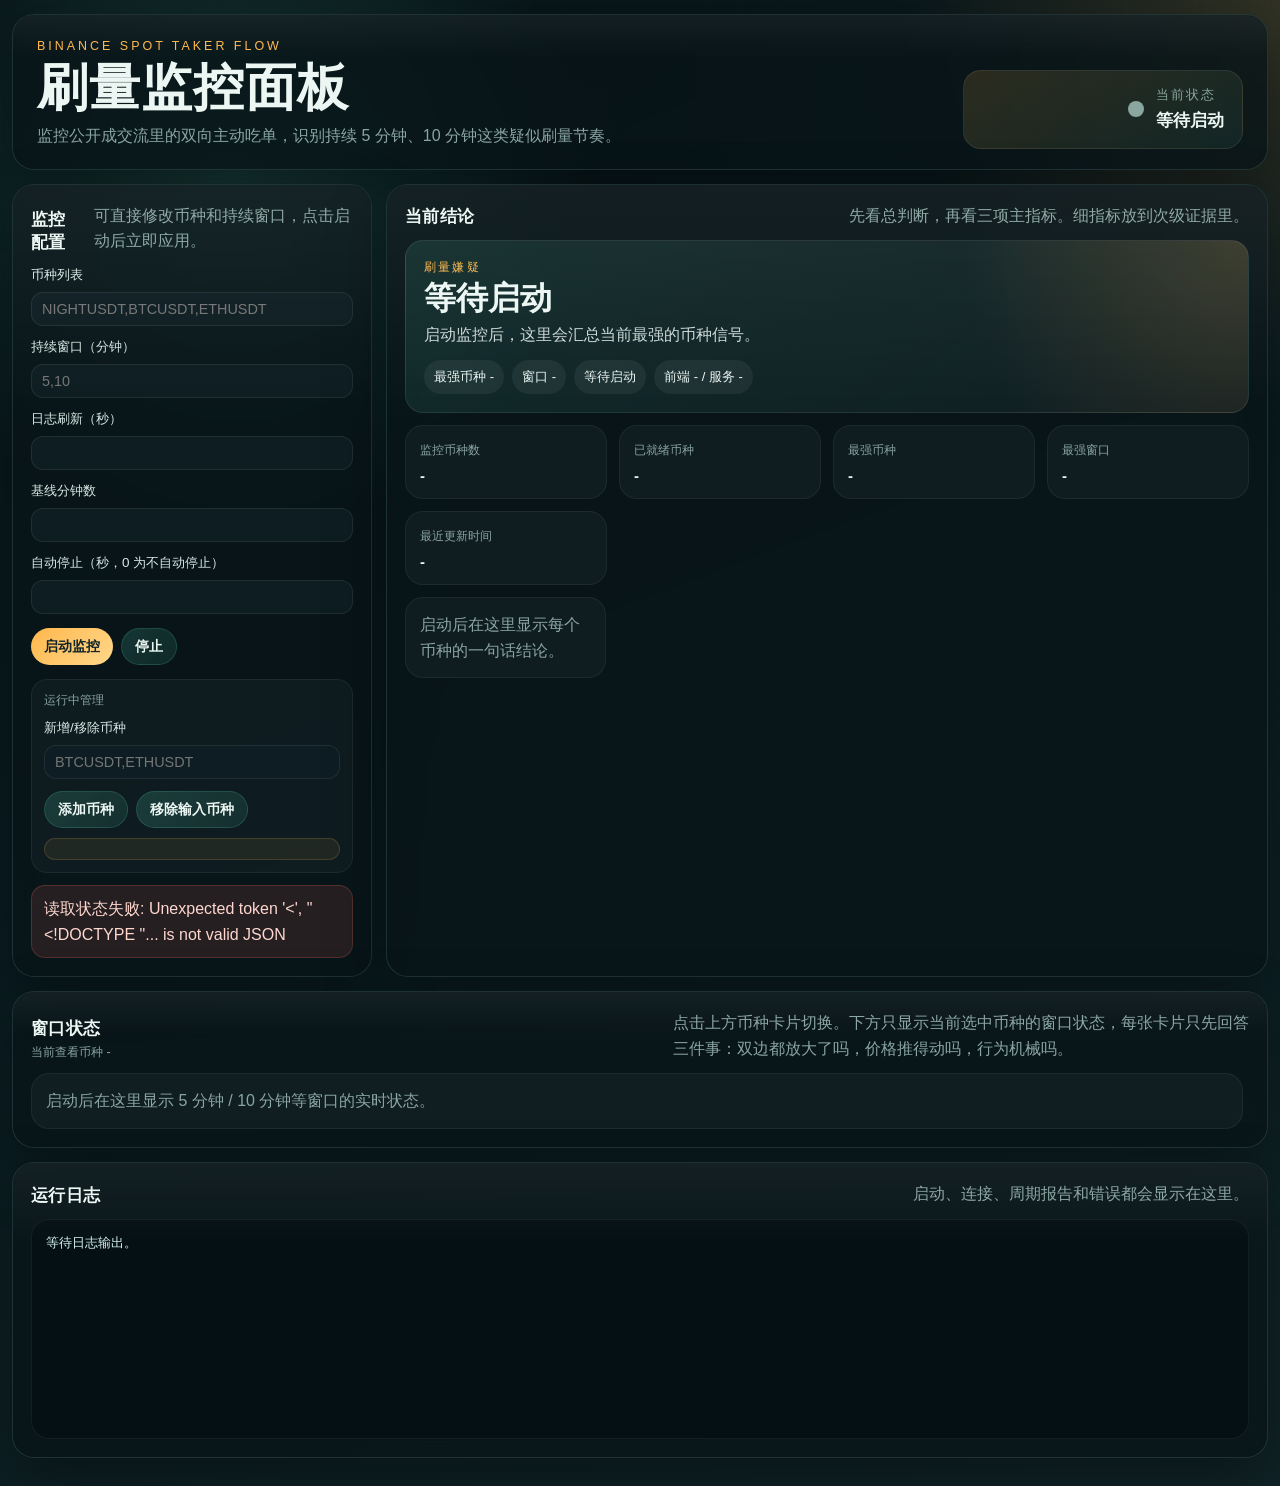
==== ui/index.html @ 70f64b28 "Initial commit" ====
<!DOCTYPE html>
<html lang="zh-CN">
<head>
  <meta charset="utf-8">
  <meta name="viewport" content="width=device-width, initial-scale=1">
  <title>币安刷量监控</title>
  <link rel="stylesheet" href="/ui/styles.css?v=20260324-14">
</head>
<body>
  <div class="page-shell">
    <header class="hero panel">
      <div>
        <p class="eyebrow">Binance Spot Taker Flow</p>
        <h1>刷量监控面板</h1>
        <p class="hero-copy">
          监控公开成交流里的双向主动吃单，识别持续 5 分钟、10 分钟这类疑似刷量节奏。
        </p>
      </div>
      <div class="hero-status">
        <div class="status-pulse" id="modeDot"></div>
        <div>
          <div class="status-label">当前状态</div>
          <div class="status-value" id="modeText">等待启动</div>
        </div>
      </div>
    </header>

    <main class="dashboard">
      <section class="panel control-panel">
        <div class="section-head">
          <h2>监控配置</h2>
          <p>可直接修改币种和持续窗口，点击启动后立即应用。</p>
        </div>

        <form id="configForm" class="config-grid">
          <label>
            <span>币种列表</span>
            <input type="text" id="symbols" name="symbols" placeholder="NIGHTUSDT,BTCUSDT,ETHUSDT" autocomplete="off">
          </label>

          <label>
            <span>持续窗口（分钟）</span>
            <input type="text" id="windowsMinutes" name="windows_minutes" placeholder="5,10" autocomplete="off">
          </label>

          <label>
            <span>日志刷新（秒）</span>
            <input type="number" id="reportInterval" name="report_interval" min="1" step="1">
          </label>

          <label>
            <span>基线分钟数</span>
            <input type="number" id="baselineMinutes" name="baseline_minutes" min="1" step="1">
          </label>

          <label>
            <span>自动停止（秒，0 为不自动停止）</span>
            <input type="number" id="runtimeSeconds" name="runtime_seconds" min="0" step="1">
          </label>

          <div class="action-row">
            <button type="submit" class="btn btn-primary" id="startButton">启动监控</button>
            <button type="button" class="btn btn-secondary" id="stopButton">停止</button>
          </div>
        </form>

        <div class="runtime-manage">
          <div class="summary-label">运行中管理</div>
          <label>
            <span>新增/移除币种</span>
            <input type="text" id="manageSymbols" placeholder="BTCUSDT,ETHUSDT" autocomplete="off">
          </label>
          <div class="action-row">
            <button type="button" class="btn btn-secondary" id="addButton">添加币种</button>
            <button type="button" class="btn btn-secondary" id="removeButton">移除输入币种</button>
          </div>
          <div class="confirm-bar" id="manageConfirmBar" hidden></div>
        </div>

        <div class="feedback" id="feedback">等待连接本地服务。</div>
      </section>

      <section class="panel summary-panel">
        <div class="section-head">
          <h2>当前结论</h2>
          <p>先看总判断，再看三项主指标。细指标放到次级证据里。</p>
        </div>
        <div class="headline-panel" id="headlinePanel">
          <div class="headline-kicker">刷量嫌疑</div>
          <h3 id="overallHeadline">等待启动</h3>
          <p id="overallSummary">启动监控后，这里会汇总当前最强的币种信号。</p>
          <div class="headline-meta">
            <span id="overallStrongestSymbol">最强币种 -</span>
            <span id="overallWindow">窗口 -</span>
            <span id="overallPhase">等待启动</span>
            <span id="versionInfo">前端 - / 服务 -</span>
          </div>
        </div>
        <div class="summary-grid compact">
          <article class="summary-card compact">
            <span class="summary-label">监控币种数</span>
            <strong id="summarySymbolCount">-</strong>
          </article>
          <article class="summary-card compact">
            <span class="summary-label">已就绪币种</span>
            <strong id="summaryReadyCount">-</strong>
          </article>
          <article class="summary-card compact">
            <span class="summary-label">最强币种</span>
            <strong id="summaryStrongestSymbol">-</strong>
          </article>
          <article class="summary-card compact">
            <span class="summary-label">最强窗口</span>
            <strong id="summaryStrongestWindow">-</strong>
          </article>
          <article class="summary-card compact">
            <span class="summary-label">最近更新时间</span>
            <strong id="summaryUpdatedAt">-</strong>
          </article>
        </div>
        <div class="scroll-region symbol-scroll-region">
          <div class="symbol-overview-grid" id="symbolOverviewGrid">
            <article class="empty-card">启动后在这里显示每个币种的一句话结论。</article>
          </div>
        </div>
      </section>

      <section class="panel windows-panel">
        <div class="section-head">
          <div class="section-title-wrap">
            <h2>窗口状态</h2>
            <div class="summary-label" id="selectedSymbolLabel">当前查看币种 -</div>
          </div>
          <p>点击上方币种卡片切换。下方只显示当前选中币种的窗口状态，每张卡片只先回答三件事：双边都放大了吗，价格推得动吗，行为机械吗。</p>
        </div>
        <div class="scroll-region window-scroll-region">
          <div class="window-grid" id="windowGrid">
            <article class="empty-card">启动后在这里显示 5 分钟 / 10 分钟等窗口的实时状态。</article>
          </div>
        </div>
      </section>

      <section class="panel logs-panel">
        <div class="section-head">
          <h2>运行日志</h2>
          <p>启动、连接、周期报告和错误都会显示在这里。</p>
        </div>
        <pre id="logOutput" class="log-output">等待日志输出。</pre>
      </section>
    </main>
  </div>

  <script src="/ui/app.js?v=20260324-14"></script>
</body>
</html>
---- ui/styles.css ----
:root {
  --bg: #071417;
  --bg-soft: #102327;
  --panel: rgba(8, 20, 24, 0.78);
  --panel-strong: rgba(14, 31, 36, 0.96);
  --line: rgba(132, 184, 176, 0.18);
  --text: #ecf7f3;
  --muted: #8aa6a0;
  --accent: #ffb84d;
  --accent-2: #54d6b7;
  --danger: #ff6f61;
  --warn: #ffd166;
  --ok: #6fe6a6;
  --normal: #7bc6d6;
  --shadow: 0 24px 60px rgba(0, 0, 0, 0.35);
  --font-head: "Bahnschrift", "Segoe UI Variable Display", sans-serif;
  --font-body: "Segoe UI Variable Text", "Microsoft YaHei UI", sans-serif;
  --font-mono: "Consolas", "Cascadia Mono", monospace;
}

* {
  box-sizing: border-box;
}

html, body {
  margin: 0;
  min-height: 100%;
  background:
    radial-gradient(circle at top right, rgba(255, 184, 77, 0.16), transparent 24rem),
    radial-gradient(circle at 18% 12%, rgba(84, 214, 183, 0.18), transparent 22rem),
    linear-gradient(160deg, #081417 0%, #091b20 45%, #102327 100%);
  color: var(--text);
  font-family: var(--font-body);
}

body::before {
  content: "";
  position: fixed;
  inset: 0;
  pointer-events: none;
  background-image:
    linear-gradient(rgba(255, 255, 255, 0.015) 1px, transparent 1px),
    linear-gradient(90deg, rgba(255, 255, 255, 0.015) 1px, transparent 1px);
  background-size: 2.2rem 2.2rem;
  mask-image: linear-gradient(to bottom, rgba(0, 0, 0, 0.55), transparent);
}

.page-shell {
  width: min(1400px, calc(100vw - 24px));
  margin: 14px auto 28px;
}

.panel {
  position: relative;
  border: 1px solid var(--line);
  border-radius: 22px;
  background: var(--panel);
  backdrop-filter: blur(16px);
  box-shadow: var(--shadow);
  overflow: hidden;
}

.panel::after {
  content: "";
  position: absolute;
  inset: 0;
  border-radius: inherit;
  pointer-events: none;
  background: linear-gradient(180deg, rgba(255, 255, 255, 0.05), transparent 28%);
}

.hero {
  display: grid;
  grid-template-columns: minmax(0, 1fr) 280px;
  gap: 18px;
  padding: 24px 24px 20px;
  margin-bottom: 14px;
}

.eyebrow {
  margin: 0 0 10px;
  color: var(--accent);
  text-transform: uppercase;
  letter-spacing: 0.24em;
  font-size: 0.78rem;
}

h1, h2 {
  margin: 0;
  font-family: var(--font-head);
  letter-spacing: 0.02em;
}

h1 {
  font-size: clamp(1.9rem, 4vw, 3.2rem);
  line-height: 0.98;
}

h2 {
  font-size: 1.05rem;
}

.hero-copy, .section-head p, .feedback, .empty-card {
  color: var(--muted);
  line-height: 1.6;
}

.hero-copy {
  margin: 10px 0 0;
  max-width: 48rem;
}

.hero-status {
  align-self: end;
  display: flex;
  gap: 12px;
  align-items: center;
  justify-content: flex-end;
  padding: 16px 18px;
  border-radius: 18px;
  background: linear-gradient(145deg, rgba(255, 184, 77, 0.14), rgba(84, 214, 183, 0.08));
  border: 1px solid rgba(255, 255, 255, 0.08);
}

.status-pulse {
  width: 16px;
  height: 16px;
  border-radius: 999px;
  background: var(--muted);
  box-shadow: 0 0 0 0 rgba(123, 198, 214, 0.5);
  animation: pulse 1.8s infinite;
}

.status-label {
  font-size: 0.8rem;
  color: var(--muted);
  text-transform: uppercase;
  letter-spacing: 0.16em;
}

.status-value {
  margin-top: 4px;
  font-size: 1.08rem;
  font-weight: 700;
}

.dashboard {
  display: grid;
  grid-template-columns: 360px minmax(0, 1fr);
  gap: 14px;
}

.control-panel,
.logs-panel {
  padding: 18px;
}

.summary-panel,
.windows-panel {
  padding: 18px;
}

.windows-panel,
.logs-panel {
  grid-column: 1 / -1;
}

.section-head {
  display: flex;
  justify-content: space-between;
  gap: 14px;
  align-items: end;
  margin-bottom: 12px;
}

.section-title-wrap {
  display: grid;
  gap: 4px;
}

.section-head p {
  margin: 0;
  max-width: 36rem;
}

.config-grid {
  display: grid;
  gap: 12px;
}

label {
  display: grid;
  gap: 8px;
}

label span {
  color: #d9ebe6;
  font-size: 0.84rem;
}

input {
  width: 100%;
  padding: 8px 10px;
  border-radius: 12px;
  border: 1px solid rgba(255, 255, 255, 0.08);
  background: var(--panel-strong);
  color: var(--text);
  font: inherit;
  font-size: 0.9rem;
  transition: border-color 160ms ease, transform 160ms ease, box-shadow 160ms ease;
}

input:focus {
  outline: none;
  border-color: rgba(255, 184, 77, 0.7);
  box-shadow: 0 0 0 4px rgba(255, 184, 77, 0.12);
  transform: translateY(-1px);
}

.action-row {
  display: flex;
  gap: 8px;
  margin-top: 2px;
  flex-wrap: wrap;
}

.btn {
  appearance: none;
  border: none;
  border-radius: 999px;
  padding: 8px 13px;
  font: inherit;
  font-size: 0.88rem;
  font-weight: 700;
  cursor: pointer;
  transition: transform 160ms ease, filter 160ms ease, opacity 160ms ease;
}

.btn:hover {
  transform: translateY(-1px);
  filter: brightness(1.06);
}

.btn:disabled {
  opacity: 0.5;
  cursor: not-allowed;
  transform: none;
}

.btn-primary {
  color: #102327;
  background: linear-gradient(135deg, var(--accent), #ffd78a);
}

.btn-secondary {
  color: var(--text);
  background: linear-gradient(135deg, rgba(84, 214, 183, 0.18), rgba(84, 214, 183, 0.1));
  border: 1px solid rgba(84, 214, 183, 0.18);
}

.feedback {
  margin-top: 12px;
  padding: 10px 12px;
  border-radius: 14px;
  background: rgba(255, 255, 255, 0.04);
  border: 1px solid rgba(255, 255, 255, 0.06);
}

.runtime-manage {
  display: grid;
  gap: 10px;
  margin-top: 14px;
  padding: 12px;
  border-radius: 16px;
  background: rgba(255, 255, 255, 0.03);
  border: 1px solid rgba(255, 255, 255, 0.06);
}

.confirm-bar {
  display: grid;
  gap: 8px;
  padding: 10px;
  border-radius: 14px;
  background: rgba(255, 184, 77, 0.08);
  border: 1px solid rgba(255, 184, 77, 0.16);
}

.confirm-text {
  color: var(--text);
  font-size: 0.92rem;
  line-height: 1.5;
}

.confirm-actions {
  display: flex;
  gap: 8px;
  flex-wrap: wrap;
}

.btn-confirm {
  color: #102327;
  background: linear-gradient(135deg, #ffd166, #ffb84d);
}

.btn-ghost {
  color: var(--text);
  background: rgba(255, 255, 255, 0.06);
  border: 1px solid rgba(255, 255, 255, 0.08);
}

.feedback.error {
  color: #ffd7cf;
  background: rgba(255, 111, 97, 0.12);
  border-color: rgba(255, 111, 97, 0.22);
}

.summary-grid,
.window-grid,
.symbol-overview-grid {
  display: grid;
  gap: 12px;
}

.scroll-region {
  overflow-y: auto;
  overflow-x: hidden;
  padding-right: 6px;
  scrollbar-width: thin;
  scrollbar-color: rgba(255, 184, 77, 0.35) rgba(255, 255, 255, 0.04);
}

.scroll-region::-webkit-scrollbar {
  width: 10px;
}

.scroll-region::-webkit-scrollbar-track {
  background: rgba(255, 255, 255, 0.04);
  border-radius: 999px;
}

.scroll-region::-webkit-scrollbar-thumb {
  background: rgba(255, 184, 77, 0.32);
  border-radius: 999px;
  border: 2px solid transparent;
  background-clip: padding-box;
}

.symbol-scroll-region {
  max-height: 360px;
}

.window-scroll-region {
  max-height: 620px;
}

.summary-grid {
  grid-template-columns: repeat(4, minmax(0, 1fr));
}

.summary-grid.compact {
  grid-template-columns: repeat(4, minmax(0, 1fr));
}

.symbol-overview-grid {
  grid-template-columns: repeat(4, minmax(0, 1fr));
  margin-top: 12px;
}

.headline-panel {
  margin-bottom: 12px;
  padding: 18px;
  border-radius: 18px;
  background:
    radial-gradient(circle at top right, rgba(255, 184, 77, 0.15), transparent 18rem),
    linear-gradient(145deg, rgba(84, 214, 183, 0.12), rgba(255, 255, 255, 0.04));
  border: 1px solid rgba(255, 255, 255, 0.08);
}

.headline-kicker {
  color: var(--accent);
  text-transform: uppercase;
  letter-spacing: 0.18em;
  font-size: 0.76rem;
}

.headline-panel h3 {
  margin: 6px 0 8px;
  font-family: var(--font-head);
  font-size: clamp(1.5rem, 2.5vw, 2.2rem);
  line-height: 1;
}

.headline-panel p {
  margin: 0;
  max-width: 46rem;
  color: var(--text);
  opacity: 0.86;
  line-height: 1.6;
}

.headline-meta {
  display: flex;
  flex-wrap: wrap;
  gap: 8px;
  margin-top: 12px;
}

.headline-meta span {
  padding: 8px 10px;
  border-radius: 999px;
  background: rgba(255, 255, 255, 0.06);
  color: var(--text);
  font-size: 0.82rem;
}

.headline-panel[data-level="warming"] {
  border-color: rgba(255, 209, 102, 0.22);
}

.headline-panel[data-level="low"] {
  border-color: rgba(123, 198, 214, 0.22);
}

.headline-panel[data-level="active"] {
  border-color: rgba(111, 230, 166, 0.22);
}

.headline-panel[data-level="watch"] {
  border-color: rgba(255, 184, 77, 0.26);
}

.headline-panel[data-level="high"] {
  border-color: rgba(255, 111, 97, 0.26);
}

.summary-card,
.window-card,
.empty-card {
  border-radius: 18px;
  padding: 14px;
  background: rgba(255, 255, 255, 0.035);
  border: 1px solid rgba(255, 255, 255, 0.06);
}

.symbol-overview-card {
  border-radius: 16px;
  padding: 12px;
  background: rgba(255, 255, 255, 0.035);
  border: 1px solid rgba(255, 255, 255, 0.06);
  cursor: pointer;
  transition: transform 160ms ease, border-color 160ms ease, background 160ms ease;
}

.symbol-overview-card:hover {
  transform: translateY(-1px);
  border-color: rgba(255, 184, 77, 0.18);
}

.symbol-overview-card[data-selected="true"] {
  border-color: rgba(255, 184, 77, 0.34);
  background:
    radial-gradient(circle at top right, rgba(255, 184, 77, 0.12), transparent 12rem),
    rgba(255, 255, 255, 0.045);
}

.symbol-overview-card h3 {
  margin: 6px 0 4px;
  font-family: var(--font-head);
  font-size: 1rem;
}

.symbol-overview-card p {
  margin: 0;
  color: var(--muted);
  line-height: 1.55;
}

.symbol-card-head {
  display: flex;
  justify-content: space-between;
  gap: 12px;
  align-items: start;
}

.symbol-remove {
  padding: 6px 9px;
  border-radius: 999px;
  border: 1px solid rgba(255, 111, 97, 0.28);
  background: rgba(255, 111, 97, 0.08);
  color: #ffd7cf;
  cursor: pointer;
  font: inherit;
  font-size: 0.82rem;
  position: relative;
  z-index: 2;
}

.symbol-actions {
  display: flex;
  gap: 8px;
  flex-wrap: wrap;
  justify-content: flex-end;
}

.summary-card.compact strong {
  font-size: 0.94rem;
}

.summary-card strong {
  display: block;
  margin-top: 8px;
  font-family: var(--font-head);
  font-size: 1.05rem;
}

.summary-label,
.metric-label,
.window-meta {
  color: var(--muted);
  font-size: 0.78rem;
}

.window-grid {
  grid-template-columns: repeat(3, minmax(0, 1fr));
  align-items: start;
}

.window-grid > .empty-card {
  grid-column: 1 / -1;
}

.window-card {
  display: grid;
  gap: 10px;
  transform: none;
  opacity: 1;
}

.window-card header {
  display: flex;
  justify-content: space-between;
  gap: 10px;
  align-items: start;
}

.window-title-wrap {
  display: grid;
  gap: 4px;
}

.window-symbol {
  display: inline-flex;
  width: fit-content;
  padding: 6px 8px;
  border-radius: 999px;
  background: rgba(255, 255, 255, 0.05);
  color: var(--text);
  font-size: 0.76rem;
}

.window-card h3 {
  margin: 0;
  font-family: var(--font-head);
  font-size: 1.08rem;
}

.window-summary {
  margin: 0;
  color: var(--text);
  line-height: 1.55;
}

.axis-grid {
  display: grid;
  grid-template-columns: repeat(3, minmax(0, 1fr));
  gap: 8px;
}

.axis-card {
  padding: 10px;
  border-radius: 14px;
  background: rgba(0, 0, 0, 0.16);
  border: 1px solid rgba(255, 255, 255, 0.06);
}

.axis-card strong {
  display: block;
  margin-top: 6px;
  font-family: var(--font-head);
  font-size: 0.92rem;
}

.axis-card p {
  margin: 6px 0 0;
  color: var(--muted);
  font-size: 0.8rem;
  line-height: 1.45;
}

.axis-card[data-axis-status="positive"] {
  border-color: rgba(111, 230, 166, 0.3);
}

.axis-card[data-axis-status="neutral"] {
  border-color: rgba(255, 184, 77, 0.26);
}

.axis-card[data-axis-status="negative"] {
  border-color: rgba(123, 198, 214, 0.18);
}

.axis-card[data-axis-status="warming"] {
  border-color: rgba(255, 209, 102, 0.26);
}

.evidence-strip {
  display: flex;
  flex-wrap: wrap;
  gap: 8px;
}

.evidence-chip {
  padding: 7px 10px;
  border-radius: 999px;
  background: rgba(255, 255, 255, 0.05);
  color: var(--text);
  font-size: 0.8rem;
}

.details-box {
  border-radius: 14px;
  background: rgba(255, 255, 255, 0.03);
  border: 1px solid rgba(255, 255, 255, 0.06);
  overflow: hidden;
}

.details-box summary {
  cursor: pointer;
  list-style: none;
  padding: 10px 12px;
  color: var(--muted);
  font-size: 0.84rem;
}

.details-box summary::-webkit-details-marker {
  display: none;
}

.details-grid {
  display: grid;
  grid-template-columns: repeat(2, minmax(0, 1fr));
  gap: 8px;
  padding: 0 12px 12px;
}

.state-chip {
  padding: 6px 9px;
  border-radius: 999px;
  font-size: 0.7rem;
  font-weight: 700;
  letter-spacing: 0.12em;
  text-transform: uppercase;
  border: 1px solid currentColor;
}

.window-card[data-level="warming"] .state-chip {
  color: var(--warn);
}

.window-card[data-level="low"] .state-chip {
  color: var(--normal);
}

.window-card[data-level="active"] .state-chip {
  color: var(--ok);
}

.window-card[data-level="watch"] .state-chip {
  color: var(--accent);
}

.window-card[data-level="high"] .state-chip {
  color: var(--danger);
}

.score-band {
  position: relative;
  height: 10px;
  border-radius: 999px;
  overflow: hidden;
  background: rgba(255, 255, 255, 0.08);
}

.score-band span {
  display: block;
  height: 100%;
  border-radius: inherit;
  background: linear-gradient(90deg, #54d6b7, #ffb84d 56%, #ff6f61);
}

.metrics-grid {
  display: grid;
  grid-template-columns: repeat(2, minmax(0, 1fr));
  gap: 12px;
}

.metric {
  padding: 9px;
  border-radius: 12px;
  background: rgba(0, 0, 0, 0.14);
}

.metric strong {
  display: block;
  margin-top: 4px;
  font-family: var(--font-head);
  font-size: 0.92rem;
}

.warmup-wrap {
  display: grid;
  gap: 6px;
}

.warmup-bar {
  height: 8px;
  border-radius: 999px;
  background: rgba(255, 255, 255, 0.08);
  overflow: hidden;
}

.warmup-bar span {
  display: block;
  height: 100%;
  background: linear-gradient(90deg, #ffd166, #ffb84d);
}

.log-output {
  margin: 0;
  min-height: 220px;
  max-height: 340px;
  overflow: auto;
  padding: 14px;
  border-radius: 18px;
  background: #051014;
  border: 1px solid rgba(255, 255, 255, 0.06);
  color: #d6f4ee;
  font-family: var(--font-mono);
  font-size: 0.84rem;
  line-height: 1.45;
  white-space: pre-wrap;
}

body[data-mode="idle"] .status-pulse,
body[data-mode="stopped"] .status-pulse {
  background: var(--muted);
}

body[data-mode="starting"] .status-pulse,
body[data-mode="stopping"] .status-pulse {
  background: var(--warn);
}

body[data-mode="running"] .status-pulse {
  background: var(--ok);
}

body[data-mode="error"] .status-pulse {
  background: var(--danger);
}

@keyframes pulse {
  0% {
    box-shadow: 0 0 0 0 rgba(255, 184, 77, 0.45);
  }
  70% {
    box-shadow: 0 0 0 14px rgba(255, 184, 77, 0);
  }
  100% {
    box-shadow: 0 0 0 0 rgba(255, 184, 77, 0);
  }
}

@media (max-width: 1100px) {
  .dashboard {
    grid-template-columns: 1fr;
  }

  .summary-grid,
  .summary-grid.compact {
    grid-template-columns: repeat(2, minmax(0, 1fr));
  }

  .symbol-overview-grid {
    grid-template-columns: repeat(2, minmax(0, 1fr));
  }

  .window-grid {
    grid-template-columns: repeat(2, minmax(0, 1fr));
  }
}

@media (max-width: 760px) {
  .page-shell {
    width: min(100vw - 20px, 100%);
    margin: 10px auto 24px;
  }

  .hero {
    grid-template-columns: 1fr;
    padding: 22px;
  }

  .hero-status,
  .section-head {
    align-items: start;
  }

  .summary-grid,
  .metrics-grid,
  .axis-grid,
  .details-grid,
  .summary-grid.compact,
  .symbol-overview-grid {
    grid-template-columns: 1fr;
  }

  .window-grid {
    grid-template-columns: 1fr;
  }

  .action-row {
    flex-direction: column;
  }
}
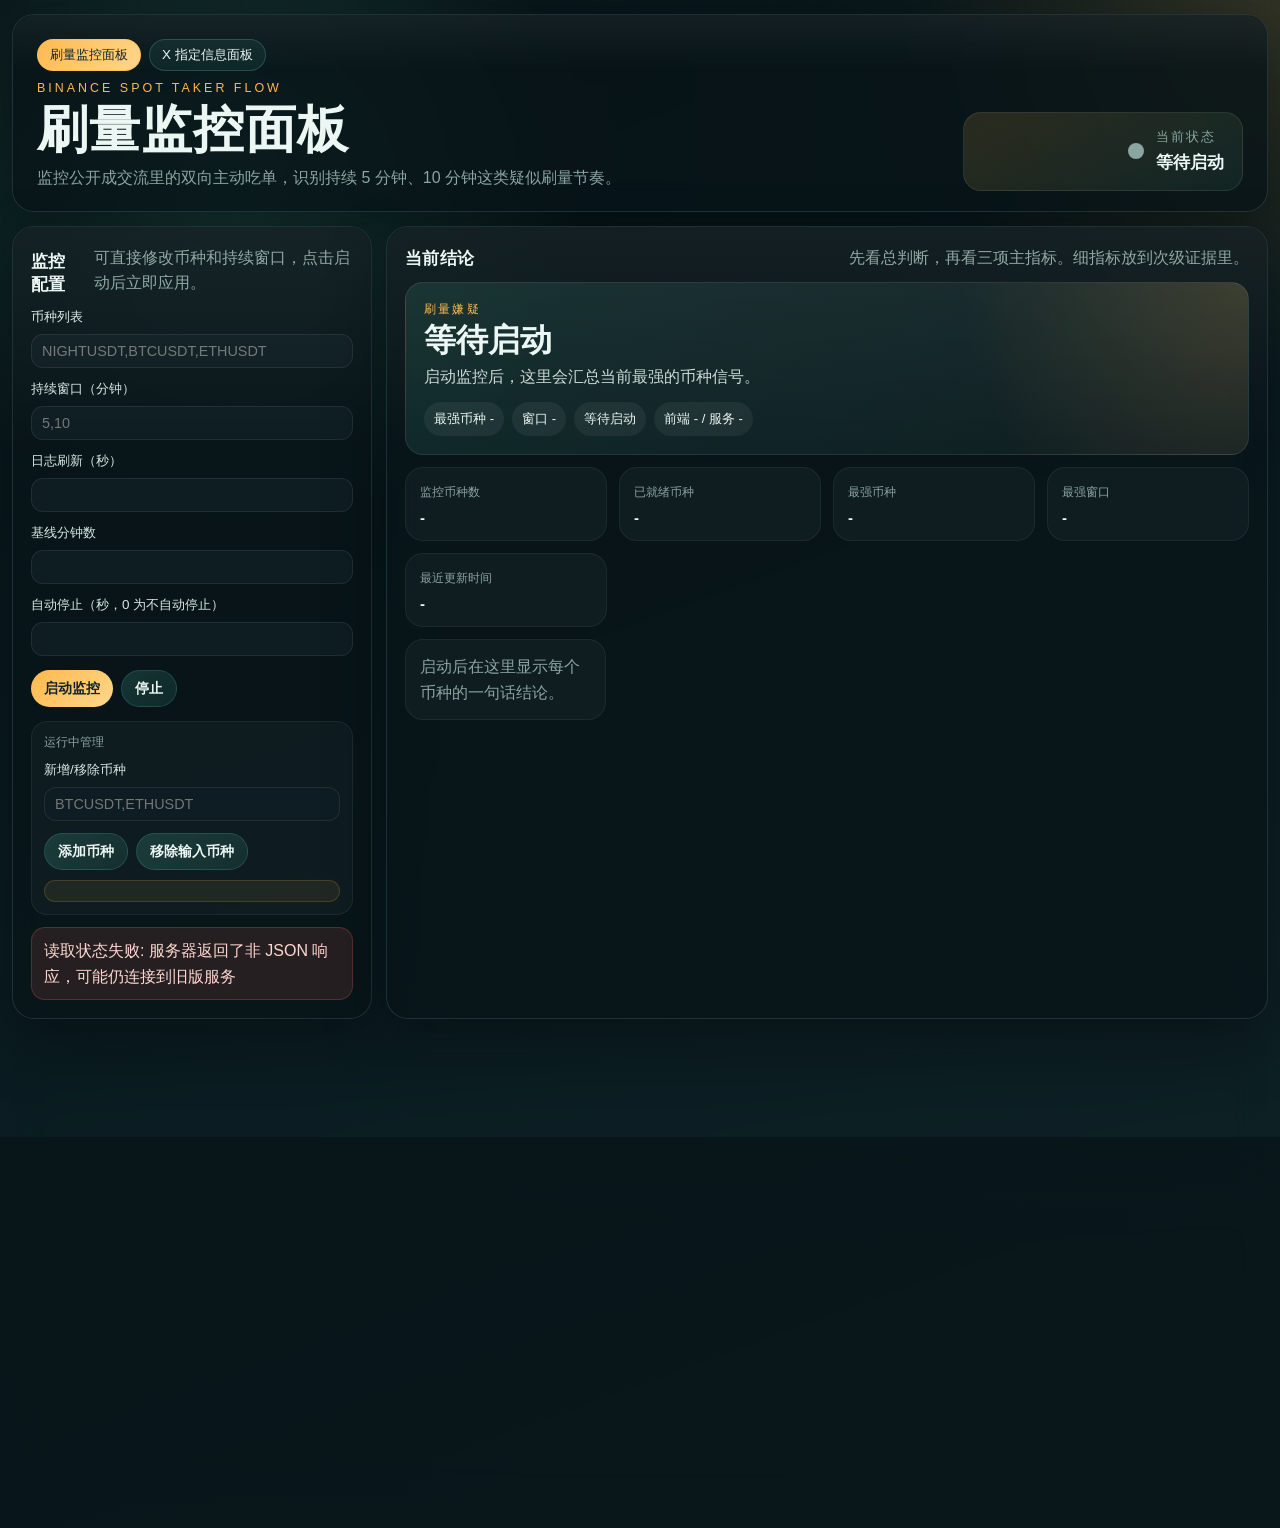
==== commit c11e809a: "feat: ship intel briefing platform and release workflow" ====
--- a/ui/index.html
+++ b/ui/index.html
@@ -4,12 +4,16 @@
   <meta charset="utf-8">
   <meta name="viewport" content="width=device-width, initial-scale=1">
   <title>币安刷量监控</title>
-  <link rel="stylesheet" href="/ui/styles.css?v=20260324-14">
+  <link rel="stylesheet" href="/ui/styles.css?v=20260326-19">
 </head>
 <body>
   <div class="page-shell">
     <header class="hero panel">
       <div>
+        <div class="page-switch">
+          <a class="switch-link active" href="/">刷量监控面板</a>
+          <a class="switch-link" href="/x">X 指定信息面板</a>
+        </div>
         <p class="eyebrow">Binance Spot Taker Flow</p>
         <h1>刷量监控面板</h1>
         <p class="hero-copy">
@@ -150,6 +154,6 @@
     </main>
   </div>
 
-  <script src="/ui/app.js?v=20260324-14"></script>
+  <script type="module" src="/ui/js/monitor/index.js?v=20260326-19"></script>
 </body>
 </html>
--- a/ui/styles.css
+++ b/ui/styles.css
@@ -25,6 +25,7 @@
 html, body {
   margin: 0;
   min-height: 100%;
+  overflow-x: hidden;
   background:
     radial-gradient(circle at top right, rgba(255, 184, 77, 0.16), transparent 24rem),
     radial-gradient(circle at 18% 12%, rgba(84, 214, 183, 0.18), transparent 22rem),
@@ -46,7 +47,9 @@
 }
 
 .page-shell {
-  width: min(1400px, calc(100vw - 24px));
+  width: 100%;
+  max-width: 1400px;
+  padding: 0 12px;
   margin: 14px auto 28px;
 }
 
@@ -110,6 +113,32 @@
   max-width: 48rem;
 }
 
+.page-switch {
+  display: flex;
+  gap: 8px;
+  margin-bottom: 10px;
+  flex-wrap: wrap;
+}
+
+.switch-link {
+  display: inline-flex;
+  align-items: center;
+  gap: 6px;
+  padding: 6px 12px;
+  border-radius: 999px;
+  border: 1px solid rgba(84, 214, 183, 0.24);
+  color: var(--text);
+  text-decoration: none;
+  background: rgba(84, 214, 183, 0.08);
+  font-size: 0.84rem;
+}
+
+.switch-link.active {
+  color: #102327;
+  background: linear-gradient(135deg, var(--accent), #ffd78a);
+  border-color: rgba(255, 184, 77, 0.6);
+}
+
 .hero-status {
   align-self: end;
   display: flex;
@@ -150,6 +179,256 @@
   gap: 14px;
 }
 
+.x-dashboard {
+  display: grid;
+  grid-template-columns: 360px minmax(0, 1fr);
+  gap: 14px;
+}
+
+.intel-layout {
+  margin-bottom: 14px;
+}
+
+.intel-page .hero {
+  margin-bottom: 14px;
+}
+
+.intel-strategy-panel {
+  padding: 18px;
+  margin-bottom: 14px;
+}
+
+.intel-strategy-grid {
+  display: grid;
+  grid-template-columns: repeat(auto-fit, minmax(220px, 1fr));
+  gap: 12px;
+}
+
+.intel-date-picker {
+  display: grid;
+  gap: 6px;
+  min-width: 180px;
+}
+
+.intel-date-picker span {
+  color: var(--muted);
+  font-size: 0.78rem;
+  text-transform: uppercase;
+  letter-spacing: 0.14em;
+}
+
+.intel-strategy-card {
+  appearance: none;
+  width: 100%;
+  text-align: left;
+  color: inherit;
+  cursor: pointer;
+  font: inherit;
+  padding: 14px;
+  border-radius: 18px;
+  background:
+    radial-gradient(circle at top right, rgba(255, 184, 77, 0.12), transparent 12rem),
+    rgba(255, 255, 255, 0.035);
+  border: 1px solid rgba(255, 255, 255, 0.06);
+  transition: transform 160ms ease, border-color 160ms ease, background 160ms ease, box-shadow 160ms ease;
+}
+
+.intel-strategy-card:hover {
+  transform: translateY(-1px);
+  border-color: rgba(255, 184, 77, 0.18);
+}
+
+.intel-strategy-card[data-active="true"] {
+  border-color: rgba(255, 184, 77, 0.34);
+  background:
+    radial-gradient(circle at top right, rgba(255, 184, 77, 0.2), transparent 12rem),
+    linear-gradient(145deg, rgba(84, 214, 183, 0.1), rgba(255, 255, 255, 0.05));
+  box-shadow: 0 18px 34px rgba(0, 0, 0, 0.16);
+}
+
+.intel-strategy-card-head {
+  display: flex;
+  justify-content: space-between;
+  gap: 10px;
+  align-items: center;
+}
+
+.intel-strategy-count {
+  padding: 6px 10px;
+  border-radius: 999px;
+  background: rgba(255, 255, 255, 0.06);
+  color: var(--text);
+  font-size: 0.78rem;
+}
+
+.intel-strategy-kicker {
+  color: var(--accent);
+  text-transform: uppercase;
+  letter-spacing: 0.18em;
+  font-size: 0.72rem;
+}
+
+.intel-strategy-card h3 {
+  margin: 8px 0 6px;
+  font-family: var(--font-head);
+  font-size: 1rem;
+}
+
+.intel-strategy-card p {
+  margin: 0;
+  color: var(--muted);
+  line-height: 1.55;
+  font-size: 0.84rem;
+}
+
+.x-dashboard .logs-panel {
+  grid-column: 1 / -1;
+}
+
+.x-focused-list {
+  display: grid;
+  gap: 12px;
+}
+
+.intel-focus-panel,
+.intel-digest-panel {
+  padding: 18px;
+  margin-bottom: 14px;
+}
+
+.intel-lane-diagnostics {
+  display: grid;
+  gap: 8px;
+  margin-bottom: 12px;
+  padding: 12px 14px;
+  border-radius: 16px;
+  background: linear-gradient(145deg, rgba(84, 214, 183, 0.08), rgba(255, 184, 77, 0.05));
+  border: 1px solid rgba(255, 255, 255, 0.06);
+}
+
+.intel-item-card {
+  border-radius: 18px;
+  padding: 16px;
+  background:
+    radial-gradient(circle at top right, rgba(255, 184, 77, 0.08), transparent 16rem),
+    rgba(255, 255, 255, 0.035);
+  border: 1px solid rgba(255, 255, 255, 0.06);
+  display: grid;
+  gap: 12px;
+}
+
+.intel-item-head {
+  display: flex;
+  justify-content: space-between;
+  gap: 12px;
+  align-items: start;
+}
+
+.intel-item-head h3 {
+  margin: 6px 0 0;
+  font-family: var(--font-head);
+  font-size: 1.05rem;
+}
+
+.intel-item-links {
+  display: flex;
+  gap: 8px;
+  flex-wrap: wrap;
+  justify-content: flex-end;
+}
+
+.intel-item-summary {
+  font-size: 0.95rem;
+}
+
+.intel-item-decision {
+  display: grid;
+  gap: 8px;
+  padding: 12px;
+  border-radius: 14px;
+  background: rgba(255, 255, 255, 0.03);
+  border: 1px solid rgba(255, 255, 255, 0.06);
+}
+
+.intel-item-decision-label {
+  color: var(--muted);
+  font-size: 0.76rem;
+  text-transform: uppercase;
+  letter-spacing: 0.16em;
+}
+
+.intel-item-details {
+  margin-top: 2px;
+}
+
+.intel-item-detail-strip {
+  padding: 0 12px 12px;
+}
+
+.intel-config-panel {
+  align-self: start;
+}
+
+.intel-config-toggle {
+  white-space: nowrap;
+}
+
+.intel-config-body {
+  display: grid;
+  gap: 14px;
+}
+
+.intel-config-collapsed-copy {
+  padding: 12px 14px;
+  border-radius: 16px;
+  color: var(--muted);
+  background: rgba(255, 255, 255, 0.03);
+  border: 1px dashed rgba(255, 255, 255, 0.12);
+}
+
+.intel-layout[data-config-collapsed="true"] {
+  grid-template-columns: 92px minmax(0, 1fr);
+}
+
+.intel-layout[data-config-collapsed="true"] .intel-config-panel {
+  padding: 18px 14px;
+}
+
+.intel-layout[data-config-collapsed="true"] .intel-config-panel .section-head {
+  flex-direction: column;
+  align-items: stretch;
+  margin-bottom: 0;
+}
+
+.intel-layout[data-config-collapsed="true"] .intel-config-panel .section-title-wrap p {
+  display: none;
+}
+
+.intel-layout[data-config-collapsed="true"] .intel-config-toggle {
+  padding-left: 10px;
+  padding-right: 10px;
+}
+
+.intel-ops-panel .summary-grid.compact {
+  margin-bottom: 4px;
+}
+
+.intel-digest-output {
+  min-height: 220px;
+  max-height: 360px;
+}
+
+.intel-digest-output a {
+  color: #7df0ca;
+  text-decoration: none;
+  border-bottom: 1px solid rgba(125, 240, 202, 0.45);
+}
+
+.intel-digest-output a:hover {
+  color: #ffd78a;
+  border-bottom-color: rgba(255, 215, 138, 0.75);
+}
+
 .control-panel,
 .logs-panel {
   padding: 18px;
@@ -198,7 +477,8 @@
   font-size: 0.84rem;
 }
 
-input {
+input,
+select {
   width: 100%;
   padding: 8px 10px;
   border-radius: 12px;
@@ -210,7 +490,8 @@
   transition: border-color 160ms ease, transform 160ms ease, box-shadow 160ms ease;
 }
 
-input:focus {
+input:focus,
+select:focus {
   outline: none;
   border-color: rgba(255, 184, 77, 0.7);
   box-shadow: 0 0 0 4px rgba(255, 184, 77, 0.12);
@@ -276,6 +557,77 @@
   border: 1px solid rgba(255, 255, 255, 0.06);
 }
 
+.intel-observability-list {
+  display: grid;
+  gap: 8px;
+}
+
+.intel-observability-item {
+  display: grid;
+  gap: 8px;
+  padding: 12px;
+  border-radius: 14px;
+  background: rgba(255, 255, 255, 0.035);
+  border: 1px solid rgba(255, 255, 255, 0.06);
+}
+
+.intel-observability-item-head {
+  display: flex;
+  align-items: flex-start;
+  justify-content: space-between;
+  gap: 10px;
+}
+
+.intel-observability-item p,
+.intel-observability-hint {
+  margin: 0;
+  color: var(--muted);
+  line-height: 1.5;
+}
+
+.intel-observability-badge {
+  display: inline-flex;
+  align-items: center;
+  padding: 6px 10px;
+  border-radius: 999px;
+  font-size: 0.76rem;
+  white-space: nowrap;
+  background: rgba(255, 255, 255, 0.06);
+}
+
+.intel-observability-item[data-severity="critical"] {
+  border-color: rgba(255, 111, 97, 0.28);
+  background: rgba(255, 111, 97, 0.08);
+}
+
+.intel-observability-item[data-severity="warn"] {
+  border-color: rgba(255, 184, 77, 0.24);
+  background: rgba(255, 184, 77, 0.08);
+}
+
+.intel-observability-item[data-severity="ok"] {
+  border-color: rgba(84, 214, 183, 0.22);
+  background: rgba(84, 214, 183, 0.08);
+}
+
+.intel-observability-badge[data-severity="critical"],
+.intel-observability-chip[data-severity="critical"] {
+  background: rgba(255, 111, 97, 0.18);
+  border: 1px solid rgba(255, 111, 97, 0.28);
+}
+
+.intel-observability-badge[data-severity="warn"],
+.intel-observability-chip[data-severity="warn"] {
+  background: rgba(255, 184, 77, 0.16);
+  border: 1px solid rgba(255, 184, 77, 0.24);
+}
+
+.intel-observability-badge[data-severity="ok"],
+.intel-observability-chip[data-severity="ok"] {
+  background: rgba(84, 214, 183, 0.14);
+  border: 1px solid rgba(84, 214, 183, 0.24);
+}
+
 .confirm-bar {
   display: grid;
   gap: 8px;
@@ -359,6 +711,10 @@
 
 .summary-grid.compact {
   grid-template-columns: repeat(4, minmax(0, 1fr));
+}
+
+.intel-page .summary-grid.compact {
+  grid-template-columns: repeat(6, minmax(0, 1fr));
 }
 
 .symbol-overview-grid {
@@ -548,6 +904,10 @@
   gap: 4px;
 }
 
+.intel-lane-card .window-title-wrap {
+  gap: 6px;
+}
+
 .window-symbol {
   display: inline-flex;
   width: fit-content;
@@ -568,6 +928,11 @@
   margin: 0;
   color: var(--text);
   line-height: 1.55;
+}
+
+.intel-lane-meta {
+  max-width: 28rem;
+  line-height: 1.45;
 }
 
 .axis-grid {
@@ -625,6 +990,16 @@
   background: rgba(255, 255, 255, 0.05);
   color: var(--text);
   font-size: 0.8rem;
+}
+
+.intel-decision-chip {
+  background: rgba(255, 184, 77, 0.12);
+  border: 1px solid rgba(255, 184, 77, 0.18);
+}
+
+.intel-signal-chip {
+  background: rgba(84, 214, 183, 0.12);
+  border: 1px solid rgba(84, 214, 183, 0.18);
 }
 
 .details-box {
@@ -782,8 +1157,17 @@
 }
 
 @media (max-width: 1100px) {
-  .dashboard {
+  .dashboard,
+  .x-dashboard {
     grid-template-columns: 1fr;
+  }
+
+  .intel-layout[data-config-collapsed="true"] {
+    grid-template-columns: 1fr;
+  }
+
+  .intel-strategy-grid {
+    grid-template-columns: repeat(2, minmax(0, 1fr));
   }
 
   .summary-grid,
@@ -791,6 +1175,10 @@
     grid-template-columns: repeat(2, minmax(0, 1fr));
   }
 
+  .intel-page .summary-grid.compact {
+    grid-template-columns: repeat(2, minmax(0, 1fr));
+  }
+
   .symbol-overview-grid {
     grid-template-columns: repeat(2, minmax(0, 1fr));
   }
@@ -802,8 +1190,8 @@
 
 @media (max-width: 760px) {
   .page-shell {
-    width: min(100vw - 20px, 100%);
     margin: 10px auto 24px;
+    padding: 0 10px;
   }
 
   .hero {
@@ -814,6 +1202,26 @@
   .hero-status,
   .section-head {
     align-items: start;
+  }
+
+  .intel-strategy-grid {
+    grid-template-columns: 1fr;
+  }
+
+  .intel-date-picker {
+    width: 100%;
+  }
+
+  .intel-item-head {
+    flex-direction: column;
+  }
+
+  .intel-item-links {
+    justify-content: flex-start;
+  }
+
+  .intel-page .summary-grid.compact {
+    grid-template-columns: 1fr;
   }
 
   .summary-grid,
